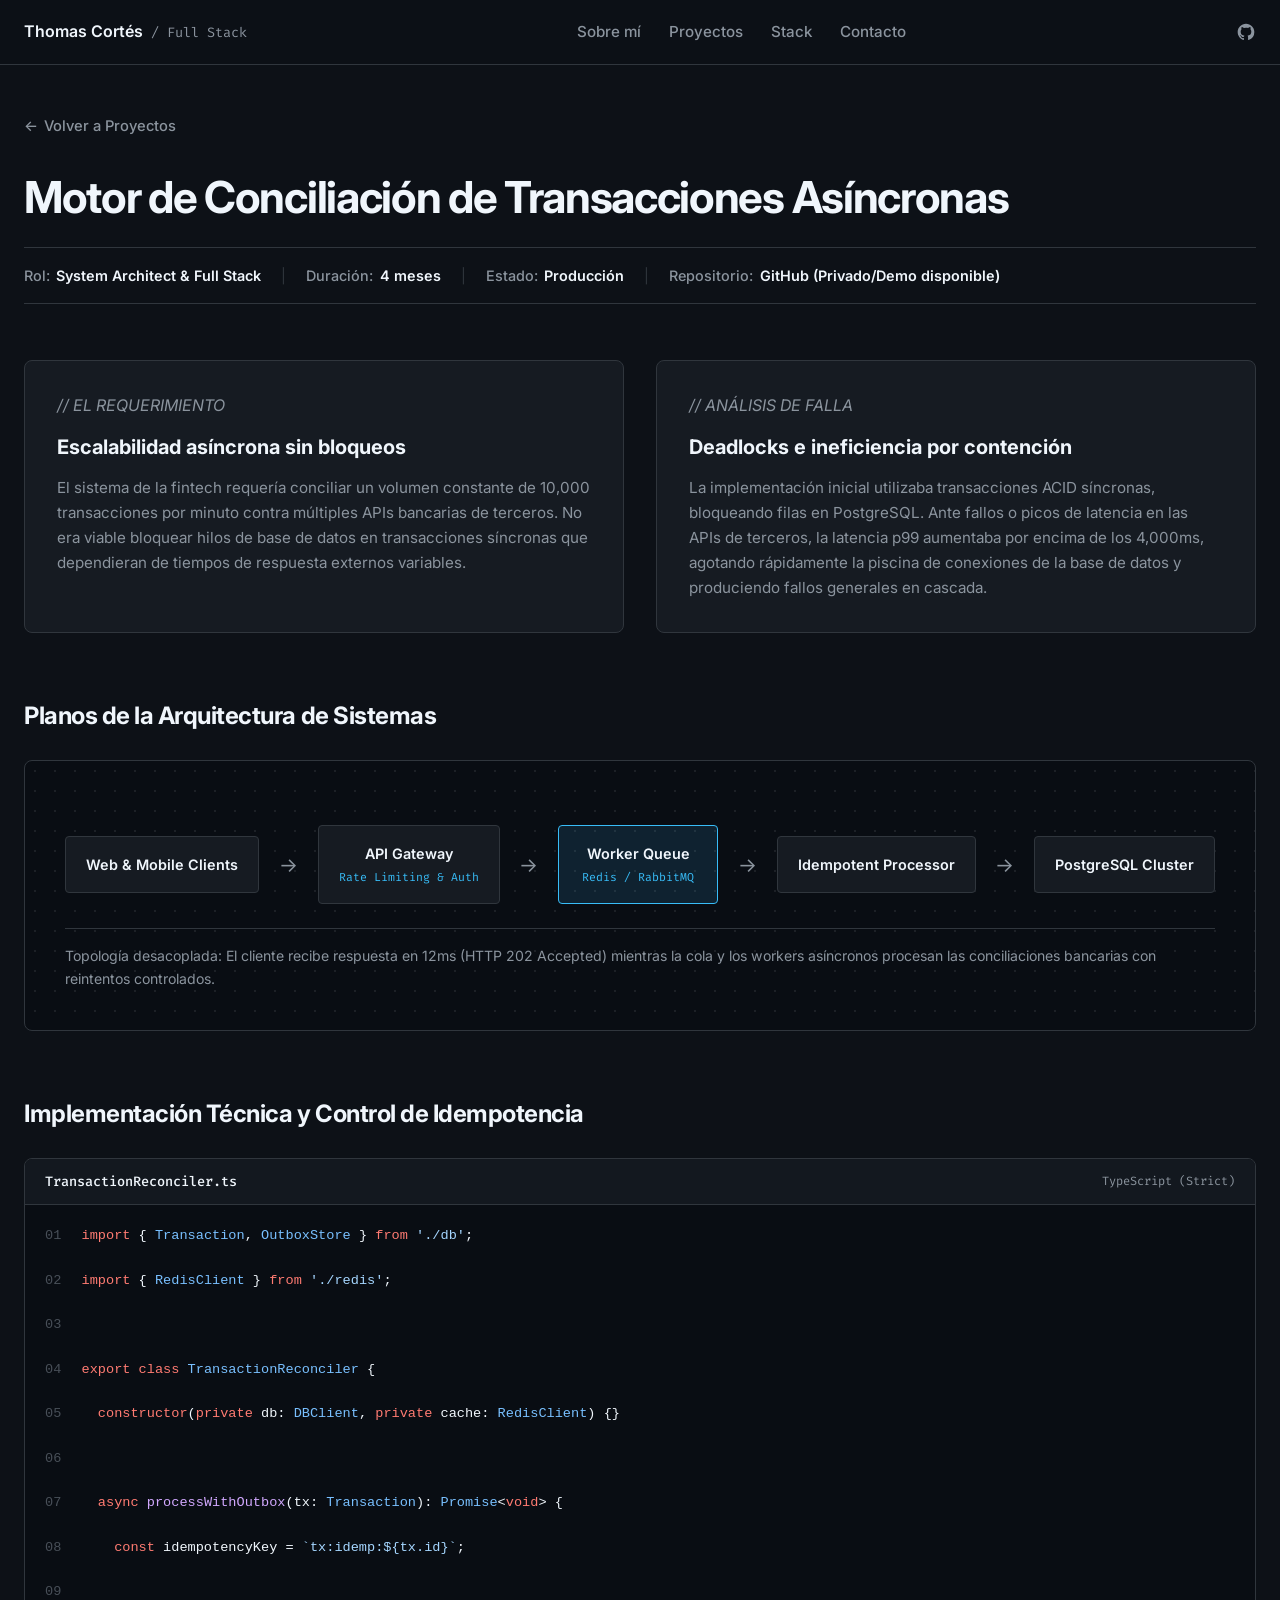
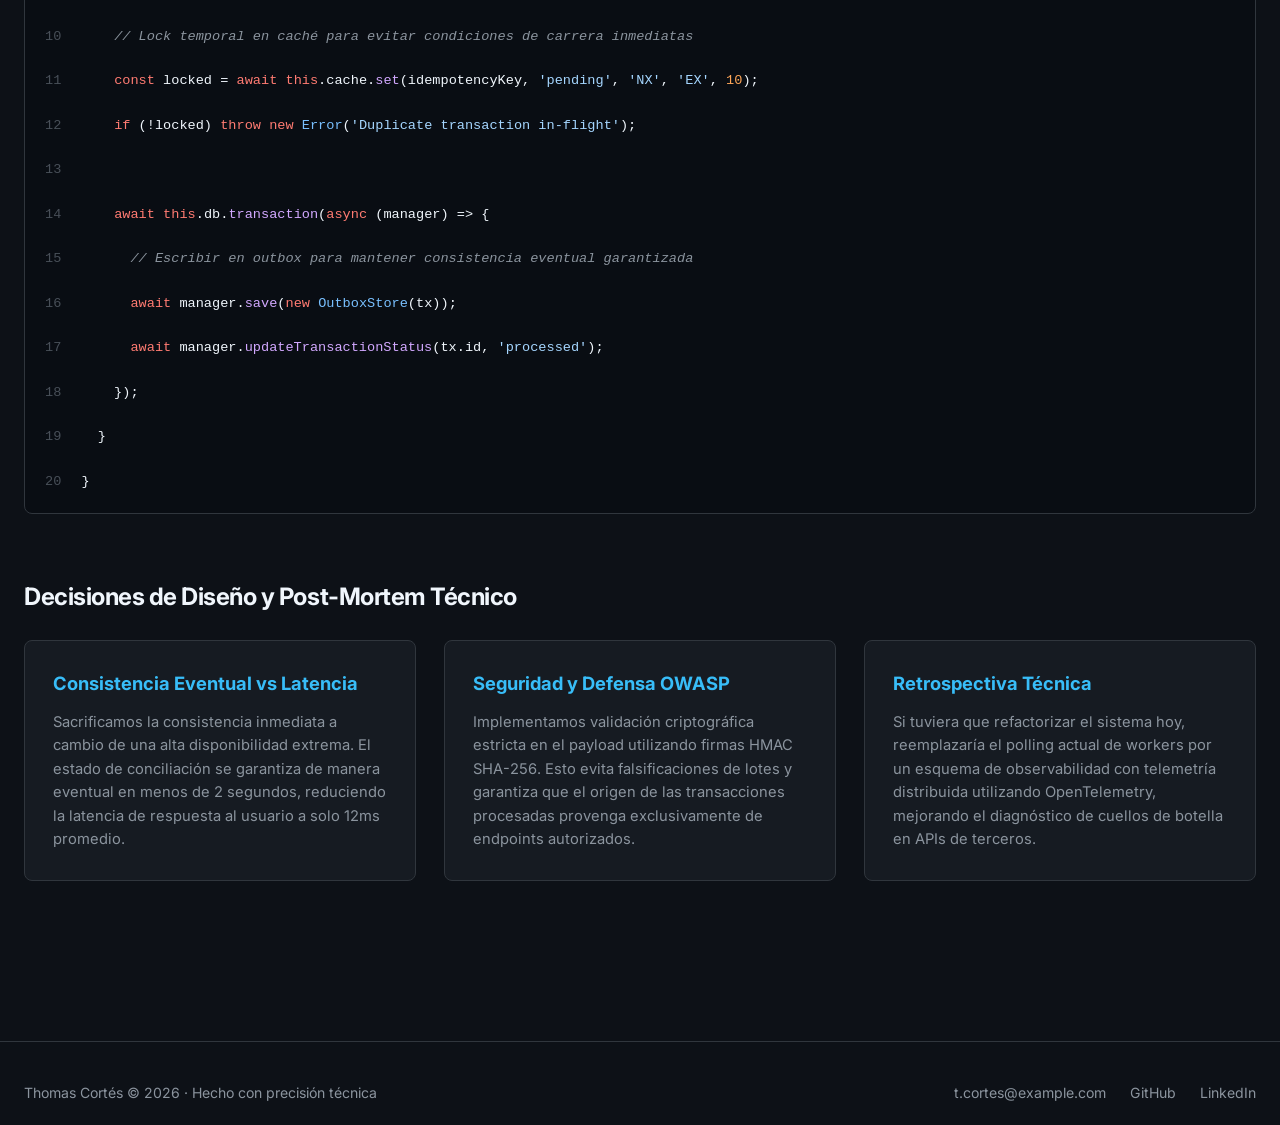
==== case-study.html @ 79557051 "feat: initial commit - technical portfolio and case study architecture" ====
<!DOCTYPE html>
<html lang="es">
<head>
  <meta charset="UTF-8">
  <meta name="viewport" content="width=device-width, initial-scale=1.0">
  <meta name="description" content="Caso de Estudio Técnico: Motor de Conciliación de Transacciones Asíncronas por Thomas Cortés.">
  <meta name="theme-color" content="#0D1117">
  <title>Caso de Estudio: Motor de Conciliación | Thomas Cortés</title>
  <link rel="stylesheet" href="styles.css">
  <link rel="preconnect" href="https://fonts.googleapis.com">
  <link rel="preconnect" href="https://fonts.gstatic.com" crossorigin>
  <link href="https://fonts.googleapis.com/css2?family=Fira+Code:wght@400;500;600&family=Inter:wght@400;500;600;700&display=swap" rel="stylesheet">
</head>
<body>
  <a href="#main-content" class="skip-link">Saltar al contenido principal</a>

  <header class="site-header" role="banner">
    <div class="container header-inner">
      <a href="index.html" class="brand-logo" aria-label="Inicio">
        <span class="brand-name">Thomas Cortés</span>
        <span class="brand-tag">/ Full Stack</span>
      </a>

      <nav class="nav-menu" role="navigation" aria-label="Navegación principal">
        <ul class="nav-links">
          <li><a href="index.html#sobre-mi" class="nav-item">Sobre mí</a></li>
          <li><a href="index.html#proyectos" class="nav-item">Proyectos</a></li>
          <li><a href="index.html#stack" class="nav-item">Stack</a></li>
          <li><a href="index.html#contacto" class="nav-item">Contacto</a></li>
        </ul>
      </nav>

      <div class="header-actions">
        <a href="https://github.com" target="_blank" rel="noopener noreferrer" class="icon-link" aria-label="Perfil de GitHub">
          <svg width="20" height="20" viewBox="0 0 24 24" fill="currentColor" aria-hidden="true">
            <path fill-rule="evenodd" clip-rule="evenodd" d="M12 2C6.477 2 2 6.484 2 12.017c0 4.425 2.865 8.18 6.839 9.504.5.092.682-.217.682-.483 0-.237-.008-.868-.013-1.703-2.782.605-3.369-1.343-3.369-1.343-.454-1.158-1.11-1.466-1.11-1.466-.908-.62.069-.608.069-.608 1.003.07 1.53 1.032 1.53 1.032.892 1.53 2.341 1.088 2.91.832.092-.647.35-1.088.636-1.338-2.22-.253-4.555-1.113-4.555-4.951 0-1.093.39-1.988 1.029-2.688-.103-.253-.446-1.272.098-2.65 0 0 .84-.27 2.75 1.026A9.564 9.564 0 0112 6.844c.85.004 1.705.115 2.504.337 1.909-1.296 2.747-1.027 2.747-1.027.546 1.379.202 2.398.1 2.651.64.7 1.028 1.595 1.028 2.688 0 3.848-2.339 4.695-4.566 4.943.359.309.678.92.678 1.855 0 1.338-.012 2.419-.012 2.747 0 .268.18.58.688.482A10.019 10.019 0 0022 12.017C22 6.484 17.522 2 12 2z"/>
          </svg>
        </a>
      </div>
    </div>
  </header>

  <main id="main-content" class="case-study-main" role="main">
    <div class="container">

      <!-- Botón de regreso -->
      <nav class="back-nav" aria-label="Navegación de retorno">
        <a href="index.html#proyectos" class="back-link">
          <span aria-hidden="true">&larr;</span> Volver a Proyectos
        </a>
      </nav>

      <header class="case-study-header">
        <h1 class="case-study-title">Motor de Conciliación de Transacciones Asíncronas</h1>
        
        <!-- Metadata Strip -->
        <div class="metadata-strip" aria-label="Ficha técnica del proyecto">
          <div class="meta-item">
            <span class="meta-k">Rol:</span>
            <span class="meta-v">System Architect &amp; Full Stack</span>
          </div>
          <div class="meta-separator" aria-hidden="true">&vert;</div>
          <div class="meta-item">
            <span class="meta-k">Duración:</span>
            <span class="meta-v">4 meses</span>
          </div>
          <div class="meta-separator" aria-hidden="true">&vert;</div>
          <div class="meta-item">
            <span class="meta-k">Estado:</span>
            <span class="meta-v text-green">Producción</span>
          </div>
          <div class="meta-separator" aria-hidden="true">&vert;</div>
          <div class="meta-item">
            <span class="meta-k">Repositorio:</span>
            <span class="meta-v">GitHub (Privado/Demo disponible)</span>
          </div>
        </div>
      </header>

      <!-- Contexto & Análisis de Falla (2 Columnas) -->
      <section class="section-case-study" aria-labelledby="context-heading">
        <h2 id="context-heading" class="visually-hidden">Contexto y Análisis de Falla</h2>
        <div class="case-two-cols">
          
          <div class="col-case">
            <span class="code-comment">// EL REQUERIMIENTO</span>
            <h3 class="col-case-title">Escalabilidad asíncrona sin bloqueos</h3>
            <p class="col-case-text">
              El sistema de la fintech requería conciliar un volumen constante de 10,000 transacciones por 
              minuto contra múltiples APIs bancarias de terceros. No era viable bloquear hilos de base de 
              datos en transacciones síncronas que dependieran de tiempos de respuesta externos variables.
            </p>
          </div>

          <div class="col-case">
            <span class="code-comment">// ANÁLISIS DE FALLA</span>
            <h3 class="col-case-title">Deadlocks e ineficiencia por contención</h3>
            <p class="col-case-text">
              La implementación inicial utilizaba transacciones ACID síncronas, bloqueando filas en PostgreSQL. 
              Ante fallos o picos de latencia en las APIs de terceros, la latencia p99 aumentaba por encima 
              de los 4,000ms, agotando rápidamente la piscina de conexiones de la base de datos y produciendo 
              fallos generales en cascada.
            </p>
          </div>

        </div>
      </section>

      <!-- Planos de Arquitectura (Blueprint) -->
      <section class="section-case-study" aria-labelledby="blueprint-heading">
        <h2 id="blueprint-heading" class="section-heading-case">Planos de la Arquitectura de Sistemas</h2>
        
        <div class="blueprint-container" role="figure" aria-label="Diagrama de topología de arquitectura de microservicios">
          <div class="blueprint-grid-overlay" aria-hidden="true"></div>
          
          <div class="blueprint-flow">
            
            <div class="bp-node">
              <span class="bp-node-title">Web &amp; Mobile Clients</span>
            </div>

            <div class="bp-arrow" aria-hidden="true">&rarr;</div>

            <div class="bp-node">
              <span class="bp-node-title">API Gateway</span>
              <span class="bp-node-sub">Rate Limiting &amp; Auth</span>
            </div>

            <div class="bp-arrow" aria-hidden="true">&rarr;</div>

            <div class="bp-node bp-highlight">
              <span class="bp-node-title">Worker Queue</span>
              <span class="bp-node-sub">Redis / RabbitMQ</span>
            </div>

            <div class="bp-arrow" aria-hidden="true">&rarr;</div>

            <div class="bp-node">
              <span class="bp-node-title">Idempotent Processor</span>
            </div>

            <div class="bp-arrow" aria-hidden="true">&rarr;</div>

            <div class="bp-node">
              <span class="bp-node-title">PostgreSQL Cluster</span>
            </div>

          </div>

          <p class="blueprint-caption">
            Topología desacoplada: El cliente recibe respuesta en 12ms (HTTP 202 Accepted) mientras la cola 
            y los workers asíncronos procesan las conciliaciones bancarias con reintentos controlados.
          </p>
        </div>
      </section>

      <!-- Bloque de Código de 20 Líneas (Implementación Real) -->
      <section class="section-case-study" aria-labelledby="code-heading">
        <h2 id="code-heading" class="section-heading-case">Implementación Técnica y Control de Idempotencia</h2>
        
        <div class="code-block-full" role="region" aria-label="Código fuente de conciliador de transacciones">
          <div class="code-header">
            <span class="code-file-name">TransactionReconciler.ts</span>
            <span class="code-lang-tag">TypeScript (Strict)</span>
          </div>
          <pre><code><span class="code-line"><span class="line-num">01</span> <span class="kw">import</span> { <span class="tp">Transaction</span>, <span class="tp">OutboxStore</span> } <span class="kw">from</span> <span class="str">'./db'</span>;</span>
<span class="code-line"><span class="line-num">02</span> <span class="kw">import</span> { <span class="tp">RedisClient</span> } <span class="kw">from</span> <span class="str">'./redis'</span>;</span>
<span class="code-line"><span class="line-num">03</span> </span>
<span class="code-line"><span class="line-num">04</span> <span class="kw">export class</span> <span class="tp">TransactionReconciler</span> {</span>
<span class="code-line"><span class="line-num">05</span>   <span class="kw">constructor</span>(<span class="kw">private</span> db: <span class="tp">DBClient</span>, <span class="kw">private</span> cache: <span class="tp">RedisClient</span>) {}</span>
<span class="code-line"><span class="line-num">06</span> </span>
<span class="code-line"><span class="line-num">07</span>   <span class="kw">async</span> <span class="fn">processWithOutbox</span>(tx: <span class="tp">Transaction</span>): <span class="tp">Promise</span>&lt;<span class="kw">void</span>&gt; {</span>
<span class="code-line"><span class="line-num">08</span>     <span class="kw">const</span> idempotencyKey = <span class="str">`tx:idemp:${tx.id}`</span>;</span>
<span class="code-line"><span class="line-num">09</span>     </span>
<span class="code-line"><span class="line-num">10</span>     <span class="code-comment">// Lock temporal en caché para evitar condiciones de carrera inmediatas</span></span>
<span class="code-line"><span class="line-num">11</span>     <span class="kw">const</span> locked = <span class="kw">await</span> <span class="kw">this</span>.cache.<span class="fn">set</span>(idempotencyKey, <span class="str">'pending'</span>, <span class="str">'NX'</span>, <span class="str">'EX'</span>, <span class="num">10</span>);</span>
<span class="code-line"><span class="line-num">12</span>     <span class="kw">if</span> (!locked) <span class="kw">throw new</span> <span class="tp">Error</span>(<span class="str">'Duplicate transaction in-flight'</span>);</span>
<span class="code-line"><span class="line-num">13</span> </span>
<span class="code-line"><span class="line-num">14</span>     <span class="kw">await</span> <span class="kw">this</span>.db.<span class="fn">transaction</span>(<span class="kw">async</span> (manager) =&gt; {</span>
<span class="code-line"><span class="line-num">15</span>       <span class="code-comment">// Escribir en outbox para mantener consistencia eventual garantizada</span></span>
<span class="code-line"><span class="line-num">16</span>       <span class="kw">await</span> manager.<span class="fn">save</span>(<span class="kw">new</span> <span class="tp">OutboxStore</span>(tx));</span>
<span class="code-line"><span class="line-num">17</span>       <span class="kw">await</span> manager.<span class="fn">updateTransactionStatus</span>(tx.id, <span class="str">'processed'</span>);</span>
<span class="code-line"><span class="line-num">18</span>     });</span>
<span class="code-line"><span class="line-num">19</span>   }</span>
<span class="code-line"><span class="line-num">20</span> }</span></code></pre>
        </div>
      </section>

      <!-- Decisiones de Diseño & Post-Mortem (3 Tarjetas) -->
      <section class="section-case-study" aria-labelledby="postmortem-heading">
        <h2 id="postmortem-heading" class="section-heading-case">Decisiones de Diseño y Post-Mortem Técnico</h2>
        
        <div class="postmortem-grid">
          
          <article class="postmortem-card">
            <h3 class="postmortem-title">Consistencia Eventual vs Latencia</h3>
            <p class="postmortem-text">
              Sacrificamos la consistencia inmediata a cambio de una alta disponibilidad extrema. El estado de 
              conciliación se garantiza de manera eventual en menos de 2 segundos, reduciendo la latencia de 
              respuesta al usuario a solo 12ms promedio.
            </p>
          </article>

          <article class="postmortem-card">
            <h3 class="postmortem-title">Seguridad y Defensa OWASP</h3>
            <p class="postmortem-text">
              Implementamos validación criptográfica estricta en el payload utilizando firmas HMAC SHA-256. 
              Esto evita falsificaciones de lotes y garantiza que el origen de las transacciones procesadas 
              provenga exclusivamente de endpoints autorizados.
            </p>
          </article>

          <article class="postmortem-card">
            <h3 class="postmortem-title">Retrospectiva Técnica</h3>
            <p class="postmortem-text">
              Si tuviera que refactorizar el sistema hoy, reemplazaría el polling actual de workers por un 
              esquema de observabilidad con telemetría distribuida utilizando OpenTelemetry, mejorando el 
              diagnóstico de cuellos de botella en APIs de terceros.
            </p>
          </article>

        </div>
      </section>

    </div>
  </main>

  <footer class="site-footer" role="contentinfo">
    <div class="container footer-inner">
      <p class="footer-copy">Thomas Cortés &copy; 2026 &middot; Hecho con precisión técnica</p>
      <div class="footer-links">
        <a href="mailto:t.cortes@example.com" class="footer-link">t.cortes@example.com</a>
        <a href="https://github.com" target="_blank" rel="noopener noreferrer" class="footer-link">GitHub</a>
        <a href="https://linkedin.com" target="_blank" rel="noopener noreferrer" class="footer-link">LinkedIn</a>
      </div>
    </div>
  </footer>

  <script src="app.js"></script>
</body>
</html>
---- styles.css ----
/* ==========================================================================
   Design Tokens & CSS Variables (ISO/IEC 25010 & WCAG 2.1 AA Compliant)
   ========================================================================== */
:root {
  --bg-canvas: #0D1117;
  --bg-surface: #161B22;
  --bg-surface-hover: #1F242C;
  --bg-terminal: #090D13;
  --border-subtle: #30363D;
  --border-active: #38BDF8;
  
  --text-primary: #F0F6FC;
  --text-muted: #8B949E;
  
  --accent-solid: #38BDF8;
  --accent-hover: #0ea5e9;
  --accent-subtle: rgba(56, 189, 248, 0.12);
  --accent-green: #22C55E;
  --accent-green-subtle: rgba(34, 197, 94, 0.15);
  
  --font-sans: 'Inter', system-ui, -apple-system, BlinkMacSystemFont, 'Segoe UI', Roboto, sans-serif;
  --font-mono: 'Fira Code', ui-monospace, SFMono-Regular, Menlo, Monaco, Consolas, monospace;
  
  --radius-sm: 4px;
  --radius-md: 8px;
  --radius-pill: 9999px;
  
  --transition-fast: 0.15s ease;
  --transition-base: 0.2s ease;
}

/* ==========================================================================
   Reset & Accessibility Foundations
   ========================================================================== */
*, *::before, *::after {
  box-sizing: border-box;
  margin: 0;
  padding: 0;
}

html {
  scroll-behavior: smooth;
  font-size: 16px;
  background-color: var(--bg-canvas);
  color: var(--text-primary);
}

body {
  font-family: var(--font-sans);
  line-height: 1.6;
  background-color: var(--bg-canvas);
  color: var(--text-primary);
  -webkit-font-smoothing: antialiased;
  -moz-osx-font-smoothing: grayscale;
}

@media (prefers-reduced-motion: reduce) {
  html {
    scroll-behavior: auto;
  }
  *, *::before, *::after {
    animation-duration: 0.01ms !important;
    animation-iteration-count: 1 !important;
    transition-duration: 0.01ms !important;
  }
}

:focus-visible {
  outline: 2px solid var(--accent-solid);
  outline-offset: 3px;
}

.skip-link {
  position: absolute;
  top: -120px;
  left: 1.5rem;
  background: var(--accent-solid);
  color: #0D1117;
  padding: 0.6rem 1.2rem;
  font-weight: 600;
  border-radius: var(--radius-sm);
  z-index: 9999;
  transition: top var(--transition-fast);
}

.skip-link:focus {
  top: 1.5rem;
}

.visually-hidden {
  position: absolute;
  width: 1px;
  height: 1px;
  padding: 0;
  margin: -1px;
  overflow: hidden;
  clip: rect(0, 0, 0, 0);
  border: 0;
}

/* ==========================================================================
   Layout Containers
   ========================================================================== */
.container {
  max-width: 1280px;
  margin: 0 auto;
  padding: 0 1.5rem;
}

.section {
  padding: 5.5rem 0;
  border-bottom: 1px solid var(--border-subtle);
}

.section-heading {
  font-size: 1.75rem;
  font-weight: 700;
  letter-spacing: -0.02em;
  color: var(--text-primary);
}

/* ==========================================================================
   Header / Navbar
   ========================================================================== */
.site-header {
  position: sticky;
  top: 0;
  background-color: rgba(13, 17, 23, 0.88);
  backdrop-filter: blur(12px);
  -webkit-backdrop-filter: blur(12px);
  border-bottom: 1px solid var(--border-subtle);
  z-index: 100;
}

.header-inner {
  display: flex;
  justify-content: space-between;
  align-items: center;
  height: 4rem;
}

.brand-logo {
  text-decoration: none;
  display: flex;
  align-items: baseline;
  gap: 0.5rem;
}

.brand-name {
  font-size: 1rem;
  font-weight: 600;
  color: var(--text-primary);
}

.brand-tag {
  font-size: 0.85rem;
  font-family: var(--font-mono);
  color: var(--text-muted);
}

.nav-links {
  display: flex;
  list-style: none;
  gap: 1.75rem;
}

.nav-item {
  color: var(--text-muted);
  text-decoration: none;
  font-size: 0.95rem;
  font-weight: 500;
  transition: color var(--transition-fast);
}

.nav-item:hover {
  color: var(--text-primary);
}

.icon-link {
  color: var(--text-muted);
  display: flex;
  align-items: center;
  transition: color var(--transition-fast);
}

.icon-link:hover {
  color: var(--accent-solid);
}

/* ==========================================================================
   Hero Section
   ========================================================================== */
.hero-section {
  padding: 6.5rem 0 4.5rem;
  border-bottom: 1px solid var(--border-subtle);
}

.hero-inner {
  display: flex;
  flex-direction: column;
  gap: 1.5rem;
  max-width: 900px;
}

.status-badge {
  display: inline-flex;
  align-items: center;
  gap: 0.5rem;
  padding: 0.35rem 0.85rem;
  background-color: var(--bg-surface);
  border: 1px solid var(--border-subtle);
  border-radius: var(--radius-pill);
  width: fit-content;
}

.status-dot {
  width: 8px;
  height: 8px;
  background-color: var(--accent-green);
  border-radius: 50%;
  box-shadow: 0 0 8px rgba(34, 197, 94, 0.6);
}

.status-text {
  font-size: 0.85rem;
  font-family: var(--font-mono);
  color: var(--text-muted);
}

.hero-heading {
  font-size: clamp(2rem, 4vw, 2.75rem);
  font-weight: 700;
  line-height: 1.2;
  letter-spacing: -0.03em;
  color: var(--text-primary);
}

.hero-description {
  font-size: 1.15rem;
  line-height: 1.65;
  color: var(--text-muted);
  max-width: 760px;
}

.active-stack-row {
  display: flex;
  flex-wrap: wrap;
  gap: 0.5rem;
}

.stack-chip {
  font-size: 0.82rem;
  font-family: var(--font-mono);
  background-color: var(--accent-subtle);
  color: var(--accent-solid);
  padding: 0.25rem 0.65rem;
  border-radius: var(--radius-sm);
  border: 1px solid rgba(56, 189, 248, 0.25);
}

.hero-cta-group {
  display: flex;
  gap: 1rem;
  margin-top: 0.5rem;
}

/* ==========================================================================
   Buttons
   ========================================================================== */
.btn {
  display: inline-flex;
  align-items: center;
  justify-content: center;
  padding: 0.75rem 1.4rem;
  font-size: 0.95rem;
  font-weight: 600;
  text-decoration: none;
  border-radius: 6px;
  cursor: pointer;
  border: 1px solid transparent;
  transition: all var(--transition-fast);
}

.btn-primary {
  background-color: var(--accent-solid);
  color: #0D1117;
}

.btn-primary:hover {
  background-color: var(--accent-hover);
}

.btn-secondary {
  background-color: var(--bg-surface);
  border-color: var(--border-subtle);
  color: var(--text-primary);
}

.btn-secondary:hover {
  background-color: var(--bg-surface-hover);
  border-color: var(--text-muted);
}

/* ==========================================================================
   Tabs Component (WCAG AA)
   ========================================================================== */
.section-header-row {
  display: flex;
  justify-content: space-between;
  align-items: flex-end;
  flex-wrap: wrap;
  gap: 1.5rem;
  margin-bottom: 2.25rem;
}

.tab-list {
  display: flex;
  flex-wrap: wrap;
  gap: 0.5rem;
}

.tab-btn {
  background: transparent;
  border: 1px solid transparent;
  color: var(--text-muted);
  font-family: inherit;
  font-size: 0.9rem;
  font-weight: 500;
  padding: 0.45rem 0.9rem;
  border-radius: var(--radius-pill);
  cursor: pointer;
  transition: all var(--transition-fast);
  display: inline-flex;
  align-items: center;
  gap: 0.35rem;
}

.tab-btn:hover {
  color: var(--text-primary);
  background-color: var(--bg-surface);
}

.tab-btn.active {
  background-color: var(--accent-subtle);
  border-color: var(--border-active);
  color: var(--accent-solid);
}

.tab-count {
  font-family: var(--font-mono);
  font-size: 0.75rem;
  opacity: 0.8;
}

/* ==========================================================================
   Flagship Project Card
   ========================================================================== */
.project-flagship-card {
  display: grid;
  grid-template-columns: 1.15fr 1fr;
  gap: 2.25rem;
  background-color: var(--bg-surface);
  border: 1px solid var(--border-subtle);
  border-radius: var(--radius-md);
  padding: 2rem;
  margin-bottom: 2rem;
  transition: border-color var(--transition-base);
}

.project-flagship-card:hover {
  border-color: var(--border-active);
}

.terminal-mockup {
  background-color: var(--bg-terminal);
  border: 1px solid var(--border-subtle);
  border-radius: 6px;
  overflow: hidden;
  height: 100%;
  display: flex;
  flex-direction: column;
}

.terminal-header {
  display: flex;
  align-items: center;
  gap: 1rem;
  padding: 0.65rem 1rem;
  background-color: rgba(22, 27, 34, 0.7);
  border-bottom: 1px solid var(--border-subtle);
}

.window-controls {
  display: flex;
  gap: 6px;
}

.dot {
  width: 10px;
  height: 10px;
  border-radius: 50%;
}

.dot.red { background-color: #EF4444; }
.dot.yellow { background-color: #F59E0B; }
.dot.green { background-color: #10B981; }

.terminal-title {
  font-family: var(--font-mono);
  font-size: 0.75rem;
  color: var(--text-muted);
}

.terminal-body {
  padding: 1.75rem;
  display: flex;
  flex-direction: column;
  gap: 1.5rem;
  flex-grow: 1;
  justify-content: center;
}

.metric-grid {
  display: grid;
  grid-template-columns: repeat(3, 1fr);
  gap: 1rem;
}

.metric-item {
  display: flex;
  flex-direction: column;
  gap: 0.3rem;
}

.metric-label {
  font-family: var(--font-mono);
  font-size: 0.7rem;
  color: var(--text-muted);
  letter-spacing: 0.05em;
}

.metric-val {
  font-size: 1.25rem;
  font-weight: 700;
  font-family: var(--font-mono);
}

.text-accent { color: var(--accent-solid); }
.text-green { color: var(--accent-green); }

.metric-bar-container {
  display: flex;
  flex-direction: column;
  gap: 0.5rem;
}

.metric-sublabel {
  font-family: var(--font-mono);
  font-size: 0.7rem;
  color: var(--text-muted);
}

.metric-progress-bg {
  width: 100%;
  height: 8px;
  background-color: rgba(255, 255, 255, 0.06);
  border-radius: 4px;
  overflow: hidden;
}

.metric-progress-fill {
  width: 68%;
  height: 100%;
  background: linear-gradient(90deg, var(--accent-solid), var(--accent-green));
}

.flagship-right {
  display: flex;
  flex-direction: column;
  gap: 1rem;
}

.badge-version {
  font-family: var(--font-mono);
  font-size: 0.8rem;
  color: var(--accent-solid);
}

.flagship-title {
  font-size: 1.45rem;
  font-weight: 700;
  line-height: 1.3;
}

.flagship-desc {
  color: var(--text-muted);
  font-size: 0.95rem;
  line-height: 1.6;
}

.code-preview {
  background-color: var(--bg-terminal);
  border: 1px solid var(--border-subtle);
  border-radius: 6px;
  padding: 0.85rem;
  overflow-x: auto;
  font-family: var(--font-mono);
  font-size: 0.82rem;
  line-height: 1.5;
}

.code-line {
  display: block;
}

.line-num {
  color: #484F58;
  margin-right: 0.75rem;
  user-select: none;
}

/* Syntax Highlighting */
.kw { color: #FF7B72; font-weight: 500; }
.fn { color: #D2A8FF; }
.tp { color: #79C0FF; }
.str { color: #A5D6FF; }
.num { color: #FFA657; }
.val { color: #7EE787; }
.code-comment { color: #8B949E; font-style: italic; }

.flagship-action {
  margin-top: 0.5rem;
}

.link-deep-dive {
  display: inline-flex;
  align-items: center;
  gap: 0.4rem;
  color: var(--accent-solid);
  font-weight: 600;
  text-decoration: none;
  font-size: 0.95rem;
  transition: gap var(--transition-fast);
}

.link-deep-dive:hover {
  gap: 0.7rem;
}

/* ==========================================================================
   Secondary Projects Grid
   ========================================================================== */
.secondary-grid {
  display: grid;
  grid-template-columns: repeat(2, 1fr);
  gap: 1.5rem;
}

.secondary-card {
  background-color: var(--bg-surface);
  border: 1px solid var(--border-subtle);
  border-radius: var(--radius-md);
  padding: 1.75rem;
  display: flex;
  flex-direction: column;
  gap: 0.85rem;
  transition: border-color var(--transition-base), transform var(--transition-fast);
}

.secondary-card:hover {
  border-color: var(--border-active);
  transform: translateY(-2px);
}

.card-meta {
  display: flex;
  justify-content: space-between;
  align-items: center;
}

.card-type-tag {
  font-family: var(--font-mono);
  font-size: 0.75rem;
  color: var(--text-muted);
  letter-spacing: 0.05em;
}

.badge-coverage {
  font-family: var(--font-mono);
  font-size: 0.75rem;
  color: var(--accent-green);
  background-color: var(--accent-green-subtle);
  padding: 0.15rem 0.5rem;
  border-radius: var(--radius-pill);
}

.card-title {
  font-size: 1.15rem;
  font-weight: 700;
}

.card-desc {
  color: var(--text-muted);
  font-size: 0.92rem;
  line-height: 1.6;
  flex-grow: 1;
}

.card-tags {
  display: flex;
  flex-wrap: wrap;
  gap: 0.4rem;
}

.tag {
  font-family: var(--font-mono);
  font-size: 0.78rem;
  background-color: rgba(255, 255, 255, 0.05);
  color: var(--text-muted);
  padding: 0.2rem 0.5rem;
  border-radius: var(--radius-sm);
}

.card-footer {
  margin-top: 0.5rem;
}

.link-repo {
  color: var(--text-primary);
  text-decoration: none;
  font-size: 0.9rem;
  font-weight: 600;
  display: inline-flex;
  align-items: center;
  gap: 0.35rem;
  transition: color var(--transition-fast);
}

.link-repo:hover {
  color: var(--accent-solid);
}

/* ==========================================================================
   Philosophy / Stack Matrix
   ========================================================================== */
.philosophy-grid {
  display: grid;
  grid-template-columns: repeat(3, 1fr);
  gap: 1.75rem;
  margin-top: 2rem;
}

.philosophy-col {
  background-color: var(--bg-surface);
  border: 1px solid var(--border-subtle);
  border-radius: var(--radius-md);
  padding: 1.75rem;
}

.col-title {
  font-size: 1.15rem;
  font-weight: 700;
  margin-bottom: 1.25rem;
  color: var(--accent-solid);
}

.clean-list {
  list-style: none;
  display: flex;
  flex-direction: column;
  gap: 0.85rem;
}

.clean-list li {
  position: relative;
  padding-left: 1.25rem;
  color: var(--text-muted);
  font-size: 0.92rem;
  line-height: 1.5;
}

.clean-list li::before {
  content: '→';
  position: absolute;
  left: 0;
  color: var(--accent-solid);
  font-size: 0.85rem;
}

/* ==========================================================================
   Contact Section
   ========================================================================== */
.contact-box {
  max-width: 780px;
}

.contact-text {
  color: var(--text-muted);
  font-size: 1.05rem;
  margin: 1rem 0 2rem;
}

.contact-action-row {
  display: flex;
  flex-wrap: wrap;
  gap: 1rem;
  align-items: center;
}

.copy-feedback {
  margin-top: 1rem;
  font-family: var(--font-mono);
  font-size: 0.88rem;
  color: var(--accent-green);
  min-height: 1.2rem;
}

/* ==========================================================================
   Footer
   ========================================================================== */
.site-footer {
  padding: 2.5rem 0;
  background-color: var(--bg-canvas);
  border-top: 1px solid var(--border-subtle);
}

.footer-inner {
  display: flex;
  justify-content: space-between;
  align-items: center;
  flex-wrap: wrap;
  gap: 1rem;
}

.footer-copy {
  color: var(--text-muted);
  font-size: 0.88rem;
}

.footer-links {
  display: flex;
  gap: 1.5rem;
}

.footer-link {
  color: var(--text-muted);
  text-decoration: none;
  font-size: 0.88rem;
  transition: color var(--transition-fast);
}

.footer-link:hover {
  color: var(--accent-solid);
}

/* ==========================================================================
   Case Study View Styles
   ========================================================================== */
.case-study-main {
  padding: 3rem 0 6rem;
}

.back-nav {
  margin-bottom: 2rem;
}

.back-link {
  color: var(--text-muted);
  text-decoration: none;
  font-size: 0.92rem;
  font-weight: 500;
  display: inline-flex;
  align-items: center;
  gap: 0.4rem;
  transition: color var(--transition-fast);
}

.back-link:hover {
  color: var(--accent-solid);
}

.case-study-header {
  margin-bottom: 3.5rem;
}

.case-study-title {
  font-size: clamp(2rem, 3.5vw, 2.75rem);
  font-weight: 700;
  line-height: 1.2;
  margin-bottom: 1.5rem;
  letter-spacing: -0.03em;
}

.metadata-strip {
  display: flex;
  flex-wrap: wrap;
  align-items: center;
  gap: 1.25rem;
  padding: 1rem 0;
  border-top: 1px solid var(--border-subtle);
  border-bottom: 1px solid var(--border-subtle);
  font-size: 0.9rem;
}

.meta-item {
  display: inline-flex;
  gap: 0.4rem;
}

.meta-k {
  color: var(--text-muted);
  font-weight: 500;
}

.meta-v {
  color: var(--text-primary);
  font-weight: 600;
}

.meta-separator {
  color: var(--border-subtle);
}

.section-case-study {
  margin-bottom: 4rem;
}

.section-heading-case {
  font-size: 1.5rem;
  font-weight: 700;
  margin-bottom: 1.5rem;
  letter-spacing: -0.02em;
}

.case-two-cols {
  display: grid;
  grid-template-columns: repeat(2, 1fr);
  gap: 2rem;
}

.col-case {
  background-color: var(--bg-surface);
  border: 1px solid var(--border-subtle);
  border-radius: var(--radius-md);
  padding: 2rem;
  display: flex;
  flex-direction: column;
  gap: 0.75rem;
}

.col-case-title {
  font-size: 1.25rem;
  font-weight: 700;
}

.col-case-text {
  color: var(--text-muted);
  font-size: 0.95rem;
  line-height: 1.65;
}

/* Blueprint Flow Diagram */
.blueprint-container {
  background-color: var(--bg-terminal);
  border: 1px solid var(--border-subtle);
  border-radius: var(--radius-md);
  padding: 2.5rem;
  position: relative;
  overflow: hidden;
}

.blueprint-grid-overlay {
  position: absolute;
  top: 0;
  left: 0;
  right: 0;
  bottom: 0;
  background-image: radial-gradient(rgba(255, 255, 255, 0.08) 1px, transparent 1px);
  background-size: 20px 20px;
  pointer-events: none;
}

.blueprint-flow {
  position: relative;
  display: flex;
  align-items: center;
  justify-content: space-between;
  flex-wrap: wrap;
  gap: 1rem;
  z-index: 1;
  margin: 1.5rem 0;
}

.bp-node {
  background-color: var(--bg-surface);
  border: 1px solid var(--border-subtle);
  border-radius: var(--radius-sm);
  padding: 1rem 1.25rem;
  display: flex;
  flex-direction: column;
  gap: 0.25rem;
  text-align: center;
  min-width: 160px;
}

.bp-highlight {
  border-color: var(--border-active);
  background-color: var(--accent-subtle);
}

.bp-node-title {
  font-size: 0.9rem;
  font-weight: 600;
  color: var(--text-primary);
}

.bp-node-sub {
  font-family: var(--font-mono);
  font-size: 0.72rem;
  color: var(--accent-solid);
}

.bp-arrow {
  color: var(--text-muted);
  font-size: 1.25rem;
  user-select: none;
}

.blueprint-caption {
  position: relative;
  z-index: 1;
  color: var(--text-muted);
  font-size: 0.88rem;
  margin-top: 1.5rem;
  border-top: 1px solid var(--border-subtle);
  padding-top: 1rem;
}

/* Full Code Block */
.code-block-full {
  background-color: var(--bg-terminal);
  border: 1px solid var(--border-subtle);
  border-radius: var(--radius-md);
  overflow: hidden;
}

.code-header {
  display: flex;
  justify-content: space-between;
  align-items: center;
  padding: 0.75rem 1.25rem;
  background-color: rgba(22, 27, 34, 0.8);
  border-bottom: 1px solid var(--border-subtle);
}

.code-file-name {
  font-family: var(--font-mono);
  font-size: 0.85rem;
  color: var(--text-primary);
  font-weight: 500;
}

.code-lang-tag {
  font-family: var(--font-mono);
  font-size: 0.75rem;
  color: var(--text-muted);
}

.code-block-full pre {
  padding: 1.25rem;
  overflow-x: auto;
  font-family: var(--font-mono);
  font-size: 0.85rem;
  line-height: 1.6;
}

/* Post-Mortem Grid */
.postmortem-grid {
  display: grid;
  grid-template-columns: repeat(3, 1fr);
  gap: 1.75rem;
}

.postmortem-card {
  background-color: var(--bg-surface);
  border: 1px solid var(--border-subtle);
  border-radius: var(--radius-md);
  padding: 1.75rem;
  display: flex;
  flex-direction: column;
  gap: 0.75rem;
}

.postmortem-title {
  font-size: 1.15rem;
  font-weight: 700;
  color: var(--accent-solid);
}

.postmortem-text {
  color: var(--text-muted);
  font-size: 0.92rem;
  line-height: 1.6;
}

/* ==========================================================================
   Responsive Breakpoints
   ========================================================================== */
@media (max-width: 1024px) {
  .project-flagship-card {
    grid-template-columns: 1fr;
  }
  .philosophy-grid,
  .postmortem-grid {
    grid-template-columns: 1fr;
  }
}

@media (max-width: 768px) {
  .nav-links {
    display: none;
  }
  .secondary-grid,
  .case-two-cols {
    grid-template-columns: 1fr;
  }
  .blueprint-flow {
    flex-direction: column;
    align-items: stretch;
  }
  .bp-arrow {
    transform: rotate(90deg);
    align-self: center;
  }
  .metadata-strip {
    flex-direction: column;
    align-items: flex-start;
    gap: 0.5rem;
  }
  .meta-separator {
    display: none;
  }
}
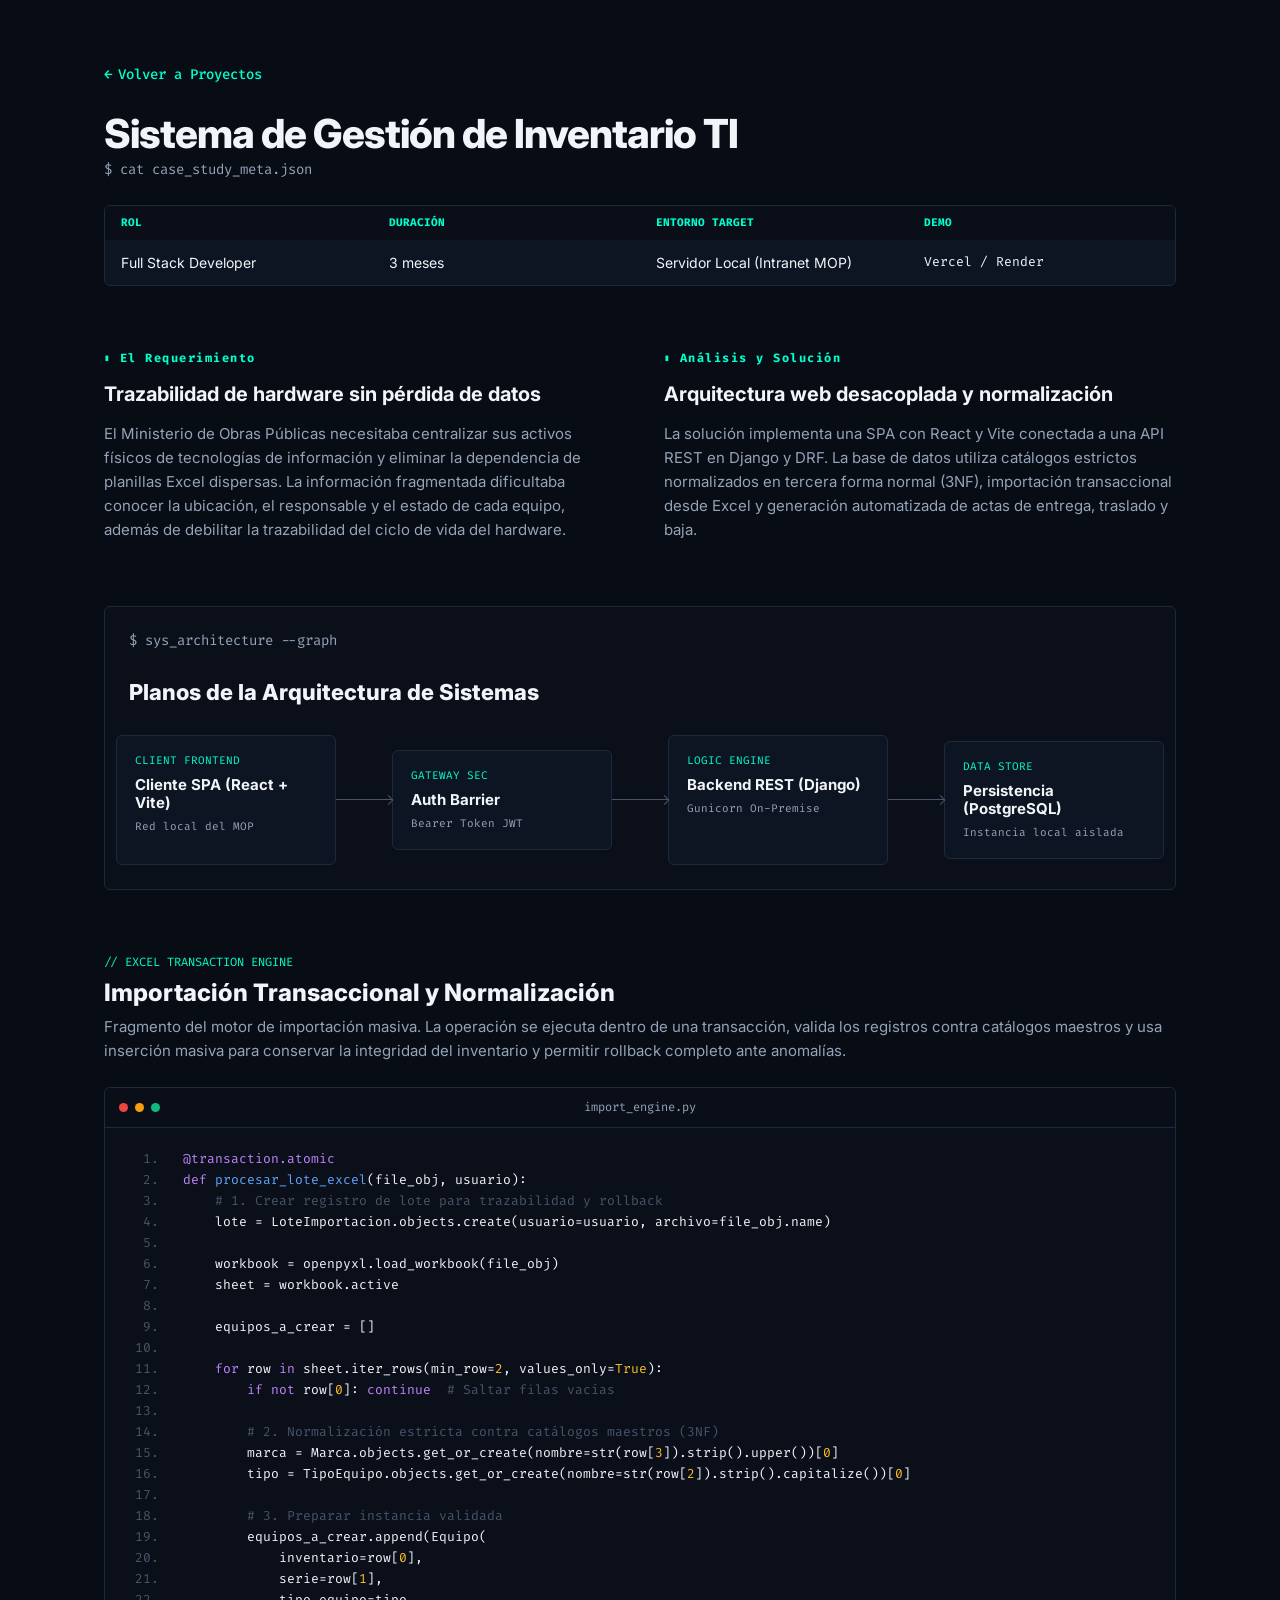
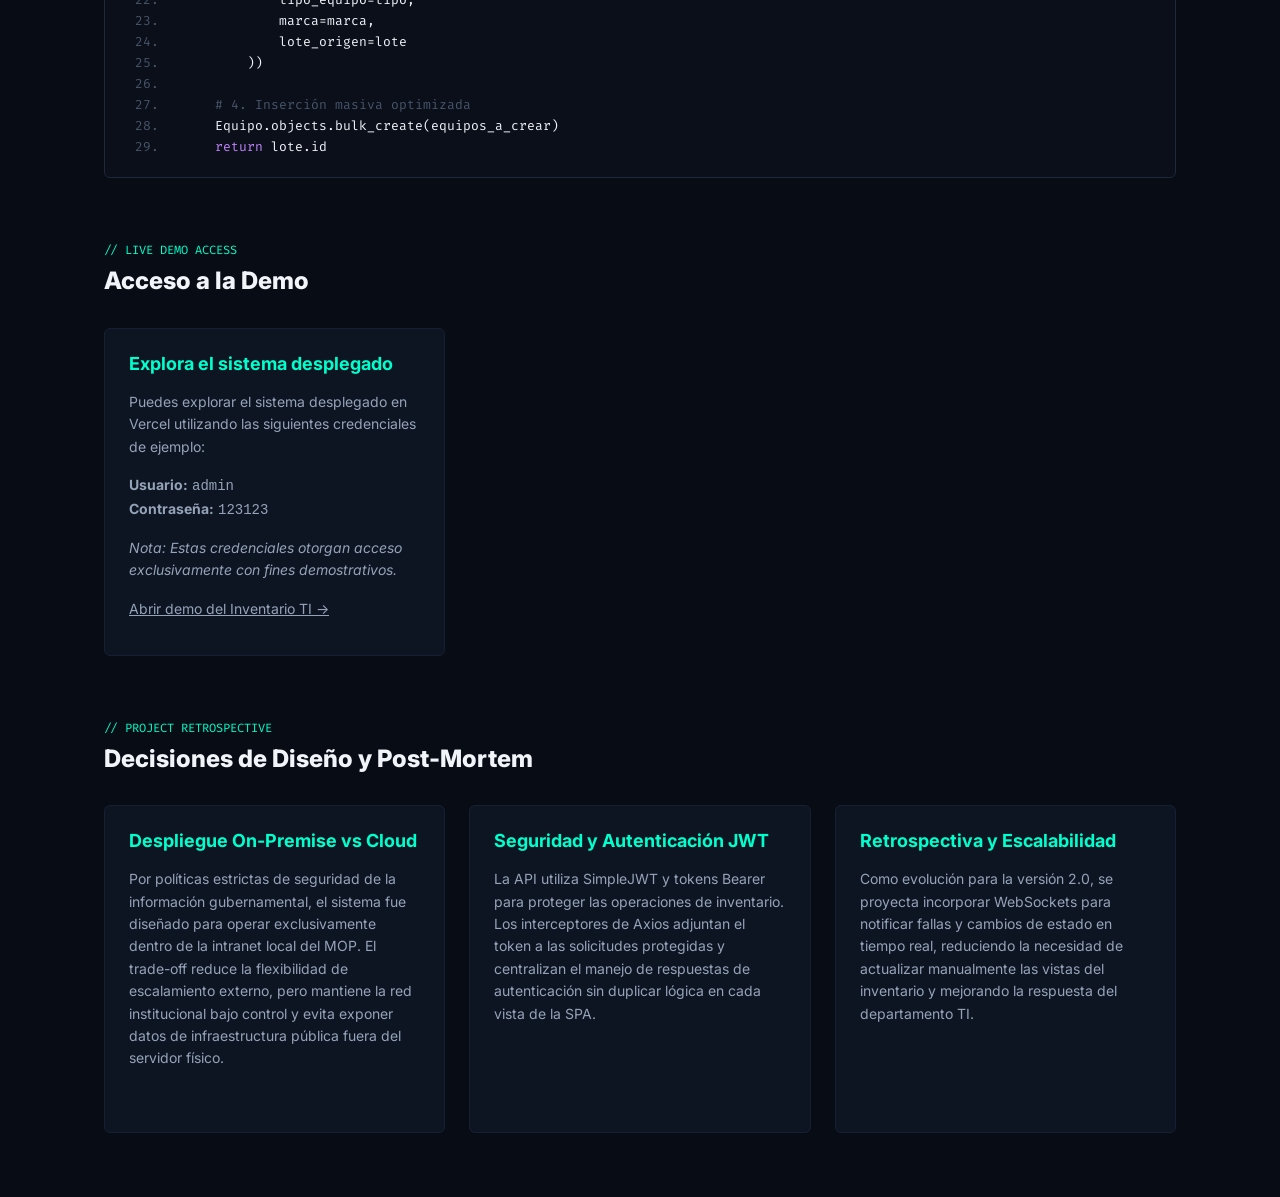
==== commit cfbc01b7: "feat: actualizar datos de contacto, enlaces de github, inventario y credenciales de demo" ====
--- a/case-study.html
+++ b/case-study.html
@@ -1,241 +1,204 @@
-<!DOCTYPE html>
+<!doctype html>
 <html lang="es">
 <head>
   <meta charset="UTF-8">
   <meta name="viewport" content="width=device-width, initial-scale=1.0">
-  <meta name="description" content="Caso de Estudio Técnico: Motor de Conciliación de Transacciones Asíncronas por Thomas Cortés.">
-  <meta name="theme-color" content="#0D1117">
-  <title>Caso de Estudio: Motor de Conciliación | Thomas Cortés</title>
-  <link rel="stylesheet" href="styles.css">
+  <meta name="description" content="Caso de estudio técnico del Sistema de Gestión de Inventario TI para el MOP Los Ríos.">
+  <meta name="theme-color" content="#080C14">
+  <title>Sistema de Gestión de Inventario TI — Caso de estudio</title>
   <link rel="preconnect" href="https://fonts.googleapis.com">
   <link rel="preconnect" href="https://fonts.gstatic.com" crossorigin>
-  <link href="https://fonts.googleapis.com/css2?family=Fira+Code:wght@400;500;600&family=Inter:wght@400;500;600;700&display=swap" rel="stylesheet">
+  <link href="https://fonts.googleapis.com/css2?family=Fira+Code:wght@400;500;700&family=Inter:wght@400;500;700;800&display=swap" rel="stylesheet">
+  <link rel="stylesheet" href="styles.css">
+  <link rel="stylesheet" href="case-study-fidelity.css">
 </head>
 <body>
-  <a href="#main-content" class="skip-link">Saltar al contenido principal</a>
-
-  <header class="site-header" role="banner">
-    <div class="container header-inner">
-      <a href="index.html" class="brand-logo" aria-label="Inicio">
-        <span class="brand-name">Thomas Cortés</span>
-        <span class="brand-tag">/ Full Stack</span>
+  <main class="case-study" id="main-content">
+    <header class="hero">
+      <a class="back-link" href="index.html#proyectos" aria-label="Volver a proyectos">
+        <span aria-hidden="true">&larr;</span>
+        Volver a Proyectos
       </a>
 
-      <nav class="nav-menu" role="navigation" aria-label="Navegación principal">
-        <ul class="nav-links">
-          <li><a href="index.html#sobre-mi" class="nav-item">Sobre mí</a></li>
-          <li><a href="index.html#proyectos" class="nav-item">Proyectos</a></li>
-          <li><a href="index.html#stack" class="nav-item">Stack</a></li>
-          <li><a href="index.html#contacto" class="nav-item">Contacto</a></li>
-        </ul>
-      </nav>
-
-      <div class="header-actions">
-        <a href="https://github.com" target="_blank" rel="noopener noreferrer" class="icon-link" aria-label="Perfil de GitHub">
-          <svg width="20" height="20" viewBox="0 0 24 24" fill="currentColor" aria-hidden="true">
-            <path fill-rule="evenodd" clip-rule="evenodd" d="M12 2C6.477 2 2 6.484 2 12.017c0 4.425 2.865 8.18 6.839 9.504.5.092.682-.217.682-.483 0-.237-.008-.868-.013-1.703-2.782.605-3.369-1.343-3.369-1.343-.454-1.158-1.11-1.466-1.11-1.466-.908-.62.069-.608.069-.608 1.003.07 1.53 1.032 1.53 1.032.892 1.53 2.341 1.088 2.91.832.092-.647.35-1.088.636-1.338-2.22-.253-4.555-1.113-4.555-4.951 0-1.093.39-1.988 1.029-2.688-.103-.253-.446-1.272.098-2.65 0 0 .84-.27 2.75 1.026A9.564 9.564 0 0112 6.844c.85.004 1.705.115 2.504.337 1.909-1.296 2.747-1.027 2.747-1.027.546 1.379.202 2.398.1 2.651.64.7 1.028 1.595 1.028 2.688 0 3.848-2.339 4.695-4.566 4.943.359.309.678.92.678 1.855 0 1.338-.012 2.419-.012 2.747 0 .268.18.58.688.482A10.019 10.019 0 0022 12.017C22 6.484 17.522 2 12 2z"/>
-          </svg>
-        </a>
-      </div>
-    </div>
-  </header>
-
-  <main id="main-content" class="case-study-main" role="main">
-    <div class="container">
-
-      <!-- Botón de regreso -->
-      <nav class="back-nav" aria-label="Navegación de retorno">
-        <a href="index.html#proyectos" class="back-link">
-          <span aria-hidden="true">&larr;</span> Volver a Proyectos
-        </a>
-      </nav>
-
-      <header class="case-study-header">
-        <h1 class="case-study-title">Motor de Conciliación de Transacciones Asíncronas</h1>
-        
-        <!-- Metadata Strip -->
-        <div class="metadata-strip" aria-label="Ficha técnica del proyecto">
-          <div class="meta-item">
-            <span class="meta-k">Rol:</span>
-            <span class="meta-v">System Architect &amp; Full Stack</span>
-          </div>
-          <div class="meta-separator" aria-hidden="true">&vert;</div>
-          <div class="meta-item">
-            <span class="meta-k">Duración:</span>
-            <span class="meta-v">4 meses</span>
-          </div>
-          <div class="meta-separator" aria-hidden="true">&vert;</div>
-          <div class="meta-item">
-            <span class="meta-k">Estado:</span>
-            <span class="meta-v text-green">Producción</span>
-          </div>
-          <div class="meta-separator" aria-hidden="true">&vert;</div>
-          <div class="meta-item">
-            <span class="meta-k">Repositorio:</span>
-            <span class="meta-v">GitHub (Privado/Demo disponible)</span>
-          </div>
-        </div>
-      </header>
-
-      <!-- Contexto & Análisis de Falla (2 Columnas) -->
-      <section class="section-case-study" aria-labelledby="context-heading">
-        <h2 id="context-heading" class="visually-hidden">Contexto y Análisis de Falla</h2>
-        <div class="case-two-cols">
-          
-          <div class="col-case">
-            <span class="code-comment">// EL REQUERIMIENTO</span>
-            <h3 class="col-case-title">Escalabilidad asíncrona sin bloqueos</h3>
-            <p class="col-case-text">
-              El sistema de la fintech requería conciliar un volumen constante de 10,000 transacciones por 
-              minuto contra múltiples APIs bancarias de terceros. No era viable bloquear hilos de base de 
-              datos en transacciones síncronas que dependieran de tiempos de respuesta externos variables.
-            </p>
-          </div>
-
-          <div class="col-case">
-            <span class="code-comment">// ANÁLISIS DE FALLA</span>
-            <h3 class="col-case-title">Deadlocks e ineficiencia por contención</h3>
-            <p class="col-case-text">
-              La implementación inicial utilizaba transacciones ACID síncronas, bloqueando filas en PostgreSQL. 
-              Ante fallos o picos de latencia en las APIs de terceros, la latencia p99 aumentaba por encima 
-              de los 4,000ms, agotando rápidamente la piscina de conexiones de la base de datos y produciendo 
-              fallos generales en cascada.
-            </p>
-          </div>
-
-        </div>
-      </section>
-
-      <!-- Planos de Arquitectura (Blueprint) -->
-      <section class="section-case-study" aria-labelledby="blueprint-heading">
-        <h2 id="blueprint-heading" class="section-heading-case">Planos de la Arquitectura de Sistemas</h2>
-        
-        <div class="blueprint-container" role="figure" aria-label="Diagrama de topología de arquitectura de microservicios">
-          <div class="blueprint-grid-overlay" aria-hidden="true"></div>
-          
-          <div class="blueprint-flow">
-            
-            <div class="bp-node">
-              <span class="bp-node-title">Web &amp; Mobile Clients</span>
-            </div>
-
-            <div class="bp-arrow" aria-hidden="true">&rarr;</div>
-
-            <div class="bp-node">
-              <span class="bp-node-title">API Gateway</span>
-              <span class="bp-node-sub">Rate Limiting &amp; Auth</span>
-            </div>
-
-            <div class="bp-arrow" aria-hidden="true">&rarr;</div>
-
-            <div class="bp-node bp-highlight">
-              <span class="bp-node-title">Worker Queue</span>
-              <span class="bp-node-sub">Redis / RabbitMQ</span>
-            </div>
-
-            <div class="bp-arrow" aria-hidden="true">&rarr;</div>
-
-            <div class="bp-node">
-              <span class="bp-node-title">Idempotent Processor</span>
-            </div>
-
-            <div class="bp-arrow" aria-hidden="true">&rarr;</div>
-
-            <div class="bp-node">
-              <span class="bp-node-title">PostgreSQL Cluster</span>
-            </div>
-
-          </div>
-
-          <p class="blueprint-caption">
-            Topología desacoplada: El cliente recibe respuesta en 12ms (HTTP 202 Accepted) mientras la cola 
-            y los workers asíncronos procesan las conciliaciones bancarias con reintentos controlados.
-          </p>
-        </div>
-      </section>
-
-      <!-- Bloque de Código de 20 Líneas (Implementación Real) -->
-      <section class="section-case-study" aria-labelledby="code-heading">
-        <h2 id="code-heading" class="section-heading-case">Implementación Técnica y Control de Idempotencia</h2>
-        
-        <div class="code-block-full" role="region" aria-label="Código fuente de conciliador de transacciones">
-          <div class="code-header">
-            <span class="code-file-name">TransactionReconciler.ts</span>
-            <span class="code-lang-tag">TypeScript (Strict)</span>
-          </div>
-          <pre><code><span class="code-line"><span class="line-num">01</span> <span class="kw">import</span> { <span class="tp">Transaction</span>, <span class="tp">OutboxStore</span> } <span class="kw">from</span> <span class="str">'./db'</span>;</span>
-<span class="code-line"><span class="line-num">02</span> <span class="kw">import</span> { <span class="tp">RedisClient</span> } <span class="kw">from</span> <span class="str">'./redis'</span>;</span>
-<span class="code-line"><span class="line-num">03</span> </span>
-<span class="code-line"><span class="line-num">04</span> <span class="kw">export class</span> <span class="tp">TransactionReconciler</span> {</span>
-<span class="code-line"><span class="line-num">05</span>   <span class="kw">constructor</span>(<span class="kw">private</span> db: <span class="tp">DBClient</span>, <span class="kw">private</span> cache: <span class="tp">RedisClient</span>) {}</span>
-<span class="code-line"><span class="line-num">06</span> </span>
-<span class="code-line"><span class="line-num">07</span>   <span class="kw">async</span> <span class="fn">processWithOutbox</span>(tx: <span class="tp">Transaction</span>): <span class="tp">Promise</span>&lt;<span class="kw">void</span>&gt; {</span>
-<span class="code-line"><span class="line-num">08</span>     <span class="kw">const</span> idempotencyKey = <span class="str">`tx:idemp:${tx.id}`</span>;</span>
-<span class="code-line"><span class="line-num">09</span>     </span>
-<span class="code-line"><span class="line-num">10</span>     <span class="code-comment">// Lock temporal en caché para evitar condiciones de carrera inmediatas</span></span>
-<span class="code-line"><span class="line-num">11</span>     <span class="kw">const</span> locked = <span class="kw">await</span> <span class="kw">this</span>.cache.<span class="fn">set</span>(idempotencyKey, <span class="str">'pending'</span>, <span class="str">'NX'</span>, <span class="str">'EX'</span>, <span class="num">10</span>);</span>
-<span class="code-line"><span class="line-num">12</span>     <span class="kw">if</span> (!locked) <span class="kw">throw new</span> <span class="tp">Error</span>(<span class="str">'Duplicate transaction in-flight'</span>);</span>
-<span class="code-line"><span class="line-num">13</span> </span>
-<span class="code-line"><span class="line-num">14</span>     <span class="kw">await</span> <span class="kw">this</span>.db.<span class="fn">transaction</span>(<span class="kw">async</span> (manager) =&gt; {</span>
-<span class="code-line"><span class="line-num">15</span>       <span class="code-comment">// Escribir en outbox para mantener consistencia eventual garantizada</span></span>
-<span class="code-line"><span class="line-num">16</span>       <span class="kw">await</span> manager.<span class="fn">save</span>(<span class="kw">new</span> <span class="tp">OutboxStore</span>(tx));</span>
-<span class="code-line"><span class="line-num">17</span>       <span class="kw">await</span> manager.<span class="fn">updateTransactionStatus</span>(tx.id, <span class="str">'processed'</span>);</span>
-<span class="code-line"><span class="line-num">18</span>     });</span>
-<span class="code-line"><span class="line-num">19</span>   }</span>
-<span class="code-line"><span class="line-num">20</span> }</span></code></pre>
-        </div>
-      </section>
-
-      <!-- Decisiones de Diseño & Post-Mortem (3 Tarjetas) -->
-      <section class="section-case-study" aria-labelledby="postmortem-heading">
-        <h2 id="postmortem-heading" class="section-heading-case">Decisiones de Diseño y Post-Mortem Técnico</h2>
-        
-        <div class="postmortem-grid">
-          
-          <article class="postmortem-card">
-            <h3 class="postmortem-title">Consistencia Eventual vs Latencia</h3>
-            <p class="postmortem-text">
-              Sacrificamos la consistencia inmediata a cambio de una alta disponibilidad extrema. El estado de 
-              conciliación se garantiza de manera eventual en menos de 2 segundos, reduciendo la latencia de 
-              respuesta al usuario a solo 12ms promedio.
-            </p>
-          </article>
-
-          <article class="postmortem-card">
-            <h3 class="postmortem-title">Seguridad y Defensa OWASP</h3>
-            <p class="postmortem-text">
-              Implementamos validación criptográfica estricta en el payload utilizando firmas HMAC SHA-256. 
-              Esto evita falsificaciones de lotes y garantiza que el origen de las transacciones procesadas 
-              provenga exclusivamente de endpoints autorizados.
-            </p>
-          </article>
-
-          <article class="postmortem-card">
-            <h3 class="postmortem-title">Retrospectiva Técnica</h3>
-            <p class="postmortem-text">
-              Si tuviera que refactorizar el sistema hoy, reemplazaría el polling actual de workers por un 
-              esquema de observabilidad con telemetría distribuida utilizando OpenTelemetry, mejorando el 
-              diagnóstico de cuellos de botella en APIs de terceros.
-            </p>
-          </article>
-
-        </div>
-      </section>
-
-    </div>
+      <div class="hero-copy">
+        <h1>Sistema de Gestión de Inventario TI</h1>
+        <p class="terminal-line">$ cat case_study_meta.json</p>
+      </div>
+
+      <dl class="metadata">
+        <div class="metadata-labels" aria-hidden="true">
+          <span>ROL</span>
+          <span>DURACIÓN</span>
+          <span>ENTORNO TARGET</span>
+          <span>DEMO</span>
+        </div>
+
+        <div class="metadata-values">
+          <div>
+            <dt>ROL</dt>
+            <dd>Full Stack Developer</dd>
+          </div>
+          <div>
+            <dt>DURACIÓN</dt>
+            <dd>3 meses</dd>
+          </div>
+          <div>
+            <dt>ENTORNO TARGET</dt>
+            <dd>Servidor Local (Intranet MOP)</dd>
+          </div>
+          <div>
+            <dt>DEMO</dt>
+            <dd class="mono">Vercel / Render</dd>
+          </div>
+        </div>
+      </dl>
+    </header>
+
+    <section class="context-grid" aria-label="Contexto y solución del proyecto">
+      <article>
+        <p class="eyebrow"><span aria-hidden="true">▮</span> El Requerimiento</p>
+        <h2>Trazabilidad de hardware sin pérdida de datos</h2>
+        <p>
+          El Ministerio de Obras Públicas necesitaba centralizar sus activos físicos de tecnologías de información y eliminar la dependencia de planillas Excel dispersas. La información fragmentada dificultaba conocer la ubicación, el responsable y el estado de cada equipo, además de debilitar la trazabilidad del ciclo de vida del hardware.
+        </p>
+      </article>
+
+      <article>
+        <p class="eyebrow"><span aria-hidden="true">▮</span> Análisis y Solución</p>
+        <h2>Arquitectura web desacoplada y normalización</h2>
+        <p>
+          La solución implementa una SPA con React y Vite conectada a una API REST en Django y DRF. La base de datos utiliza catálogos estrictos normalizados en tercera forma normal (3NF), importación transaccional desde Excel y generación automatizada de actas de entrega, traslado y baja.
+        </p>
+      </article>
+    </section>
+
+    <section class="architecture" aria-labelledby="architecture-title">
+      <p class="terminal-line">$ sys_architecture --graph</p>
+      <h2 id="architecture-title">Planos de la Arquitectura de Sistemas</h2>
+
+      <div class="architecture-flow">
+        <article class="architecture-node">
+          <p>CLIENT FRONTEND</p>
+          <h3>Cliente SPA (React + Vite)</h3>
+          <span>Red local del MOP</span>
+        </article>
+        <div class="connector" aria-hidden="true"></div>
+        <article class="architecture-node compact">
+          <p>GATEWAY SEC</p>
+          <h3>Auth Barrier</h3>
+          <span>Bearer Token JWT</span>
+        </article>
+        <div class="connector" aria-hidden="true"></div>
+        <article class="architecture-node">
+          <p>LOGIC ENGINE</p>
+          <h3>Backend REST (Django)</h3>
+          <span>Gunicorn On-Premise</span>
+        </article>
+        <div class="connector" aria-hidden="true"></div>
+        <article class="architecture-node data-node">
+          <p>DATA STORE</p>
+          <h3>Persistencia (PostgreSQL)</h3>
+          <span>Instancia local aislada</span>
+        </article>
+      </div>
+    </section>
+
+    <section class="code-section" aria-labelledby="code-title">
+      <p class="section-kicker">// EXCEL TRANSACTION ENGINE</p>
+      <h2 id="code-title">Importación Transaccional y Normalización</h2>
+      <p class="section-description">
+        Fragmento del motor de importación masiva. La operación se ejecuta dentro de una transacción, valida los registros contra catálogos maestros y usa inserción masiva para conservar la integridad del inventario y permitir rollback completo ante anomalías.
+      </p>
+
+      <div class="code-editor">
+        <div class="editor-header">
+          <div class="traffic-lights" aria-hidden="true"><span></span><span></span><span></span></div>
+          <span>import_engine.py</span>
+          <span aria-hidden="true"></span>
+        </div>
+        <div class="editor-body">
+          <ol class="code-lines" aria-label="Código Python del motor de importación">
+            <li><code><span class="decorator">@transaction.atomic</span></code></li>
+            <li><code><span class="keyword">def</span> <span class="function">procesar_lote_excel</span>(file_obj, usuario):</code></li>
+            <li><code>    <span class="comment"># 1. Crear registro de lote para trazabilidad y rollback</span></code></li>
+            <li><code>    lote = LoteImportacion.objects.create(usuario=usuario, archivo=file_obj.name)</code></li>
+            <li><code>&nbsp;</code></li>
+            <li><code>    workbook = openpyxl.load_workbook(file_obj)</code></li>
+            <li><code>    sheet = workbook.active</code></li>
+            <li><code>&nbsp;</code></li>
+            <li><code>    equipos_a_crear = []</code></li>
+            <li><code>&nbsp;</code></li>
+            <li><code>    <span class="keyword">for</span> row <span class="keyword">in</span> sheet.iter_rows(min_row=<span class="number">2</span>, values_only=<span class="constant">True</span>):</code></li>
+            <li><code>        <span class="keyword">if not</span> row[<span class="number">0</span>]: <span class="keyword">continue</span>  <span class="comment"># Saltar filas vacías</span></code></li>
+            <li><code>&nbsp;</code></li>
+            <li><code>        <span class="comment"># 2. Normalización estricta contra catálogos maestros (3NF)</span></code></li>
+            <li><code>        marca = Marca.objects.get_or_create(nombre=str(row[<span class="number">3</span>]).strip().upper())[<span class="number">0</span>]</code></li>
+            <li><code>        tipo = TipoEquipo.objects.get_or_create(nombre=str(row[<span class="number">2</span>]).strip().capitalize())[<span class="number">0</span>]</code></li>
+            <li><code>&nbsp;</code></li>
+            <li><code>        <span class="comment"># 3. Preparar instancia validada</span></code></li>
+            <li><code>        equipos_a_crear.append(Equipo(</code></li>
+            <li><code>            inventario=row[<span class="number">0</span>],</code></li>
+            <li><code>            serie=row[<span class="number">1</span>],</code></li>
+            <li><code>            tipo_equipo=tipo,</code></li>
+            <li><code>            marca=marca,</code></li>
+            <li><code>            lote_origen=lote</code></li>
+            <li><code>        ))</code></li>
+            <li><code>&nbsp;</code></li>
+            <li><code>    <span class="comment"># 4. Inserción masiva optimizada</span></code></li>
+            <li><code>    Equipo.objects.bulk_create(equipos_a_crear)</code></li>
+            <li><code>    <span class="keyword">return</span> lote.id</code></li>
+          </ol>
+        </div>
+      </div>
+    </section>
+
+    <section class="decisions" aria-labelledby="demo-title">
+      <p class="section-kicker">// LIVE DEMO ACCESS</p>
+      <h2 id="demo-title">Acceso a la Demo</h2>
+      <div class="decision-grid">
+        <article>
+          <h3>Explora el sistema desplegado</h3>
+          <p>
+            Puedes explorar el sistema desplegado en Vercel utilizando las siguientes credenciales de ejemplo:
+          </p>
+          <p>
+            <strong>Usuario:</strong> <code>admin</code><br>
+            <strong>Contraseña:</strong> <code>123123</code>
+          </p>
+          <p>
+            <em>Nota: Estas credenciales otorgan acceso exclusivamente con fines demostrativos.</em>
+          </p>
+          <p>
+            <a href="https://inventario-mop.vercel.app/" target="_blank" rel="noopener noreferrer">Abrir demo del Inventario TI &rarr;</a>
+          </p>
+        </article>
+      </div>
+    </section>
+
+    <section class="decisions" aria-labelledby="decisions-title">
+      <p class="section-kicker">// PROJECT RETROSPECTIVE</p>
+      <h2 id="decisions-title">Decisiones de Diseño y Post-Mortem</h2>
+      <div class="decision-grid">
+        <article>
+          <h3>Despliegue On-Premise vs Cloud</h3>
+          <p>
+            Por políticas estrictas de seguridad de la información gubernamental, el sistema fue diseñado para operar exclusivamente dentro de la intranet local del MOP. El trade-off reduce la flexibilidad de escalamiento externo, pero mantiene la red institucional bajo control y evita exponer datos de infraestructura pública fuera del servidor físico.
+          </p>
+        </article>
+        <article>
+          <h3>Seguridad y Autenticación JWT</h3>
+          <p>
+            La API utiliza SimpleJWT y tokens Bearer para proteger las operaciones de inventario. Los interceptores de Axios adjuntan el token a las solicitudes protegidas y centralizan el manejo de respuestas de autenticación sin duplicar lógica en cada vista de la SPA.
+          </p>
+        </article>
+        <article>
+          <h3>Retrospectiva y Escalabilidad</h3>
+          <p>
+            Como evolución para la versión 2.0, se proyecta incorporar WebSockets para notificar fallas y cambios de estado en tiempo real, reduciendo la necesidad de actualizar manualmente las vistas del inventario y mejorando la respuesta del departamento TI.
+          </p>
+        </article>
+      </div>
+    </section>
   </main>
-
-  <footer class="site-footer" role="contentinfo">
-    <div class="container footer-inner">
-      <p class="footer-copy">Thomas Cortés &copy; 2026 &middot; Hecho con precisión técnica</p>
-      <div class="footer-links">
-        <a href="mailto:t.cortes@example.com" class="footer-link">t.cortes@example.com</a>
-        <a href="https://github.com" target="_blank" rel="noopener noreferrer" class="footer-link">GitHub</a>
-        <a href="https://linkedin.com" target="_blank" rel="noopener noreferrer" class="footer-link">LinkedIn</a>
-      </div>
-    </div>
-  </footer>
-
-  <script src="app.js"></script>
 </body>
-</html>+</html>
--- a/case-study-fidelity.css
+++ b/case-study-fidelity.css
@@ -0,0 +1,196 @@
+:root {
+  color-scheme: dark;
+  --page: #080c14;
+  --surface: #0e1522;
+  --surface-deep: #0a0f1a;
+  --surface-header: #0a0e18;
+  --border: #1e293b;
+  --border-soft: #172033;
+  --text: #f1f5f9;
+  --muted: #94a3b8;
+  --subtle: #475569;
+  --accent: #00ffcc;
+  --purple: #c084fc;
+  --blue: #60a5fa;
+  --yellow: #fbbf24;
+}
+
+* { box-sizing: border-box; }
+html { background: var(--page); scroll-behavior: smooth; }
+body {
+  margin: 0;
+  min-width: 320px;
+  background: var(--page);
+  color: var(--text);
+  font-family: "Inter", ui-sans-serif, system-ui, sans-serif;
+  -webkit-font-smoothing: antialiased;
+}
+a { color: inherit; }
+h1, h2, h3, p, dl, dd { margin: 0; }
+
+.case-study {
+  width: min(100%, 1200px);
+  min-height: 100vh;
+  margin: 0 auto;
+  padding: 64px;
+  overflow: hidden;
+}
+.hero { display: flex; flex-direction: column; gap: 24px; }
+.back-link, .terminal-line, .section-kicker, .eyebrow, .metadata,
+.architecture-node p, .architecture-node span, .editor-header, .code-lines {
+  font-family: "Fira Code", ui-monospace, monospace;
+}
+.back-link {
+  align-self: flex-start;
+  color: var(--accent);
+  font-size: 14px;
+  font-weight: 500;
+  text-decoration: none;
+  transition: opacity 160ms ease;
+}
+.back-link:hover, .back-link:focus-visible { opacity: 0.72; }
+.hero-copy { display: grid; gap: 2px; }
+.case-study h1 {
+  font-size: 40px;
+  line-height: 1.2;
+  font-weight: 800;
+  letter-spacing: -0.025em;
+}
+.terminal-line { color: var(--muted); font-size: 14px; line-height: 1.45; }
+.metadata {
+  overflow: hidden;
+  border: 1px solid var(--border);
+  border-radius: 6px;
+  background: var(--surface);
+}
+.metadata-labels, .metadata-values {
+  display: grid;
+  grid-template-columns: repeat(4, 1fr);
+}
+.metadata-labels { min-height: 34px; background: var(--surface-header); }
+.metadata-labels span {
+  padding: 10px 16px;
+  color: var(--accent);
+  font-size: 11px;
+  line-height: 14px;
+  font-weight: 700;
+}
+.metadata-values > div { min-width: 0; padding: 14px 16px; }
+.metadata-values dt { display: none; }
+.metadata-values dd { color: var(--text); font-family: "Inter", sans-serif; font-size: 14px; line-height: 1.25; }
+.metadata-values dd.mono { font-family: "Fira Code", monospace; font-size: 13px; }
+.context-grid {
+  display: grid;
+  grid-template-columns: repeat(2, minmax(0, 1fr));
+  gap: 48px;
+  margin-top: 64px;
+}
+.eyebrow {
+  display: flex;
+  gap: 8px;
+  color: var(--accent);
+  font-size: 12px;
+  line-height: 16px;
+  font-weight: 700;
+  letter-spacing: 0.125em;
+}
+.eyebrow span { font-size: 10px; }
+.context-grid h2 { margin-top: 16px; font-size: 20px; line-height: 1.2; }
+.context-grid article > p:last-child, .section-description, .decision-grid p { color: var(--muted); }
+.context-grid article > p:last-child { margin-top: 16px; font-size: 15px; line-height: 1.6; }
+.architecture {
+  margin-top: 64px;
+  padding: 24px;
+  border: 1px solid var(--border);
+  border-radius: 6px;
+  background: var(--surface-deep);
+}
+.architecture h2 { margin-top: 28px; font-size: 22px; line-height: 1.25; font-weight: 800; }
+.architecture-flow {
+  display: grid;
+  grid-template-columns: 220px 56px 220px 56px 220px 56px 220px;
+  align-items: center;
+  justify-content: center;
+  margin-top: 28px;
+}
+.architecture-node { min-height: 130px; padding: 18px; border: 1px solid var(--border); border-radius: 6px; background: var(--surface); }
+.architecture-node.compact { min-height: 98px; }
+.architecture-node.data-node { min-height: 116px; }
+.architecture-node p { color: var(--accent); font-size: 11px; line-height: 14px; }
+.architecture-node h3 { margin-top: 8px; font-size: 15px; line-height: 1.2; }
+.architecture-node span { display: block; margin-top: 8px; color: var(--muted); font-size: 11px; line-height: 1.3; }
+.connector { position: relative; height: 1px; background: var(--subtle); }
+.connector::after {
+  content: "";
+  position: absolute;
+  top: 50%;
+  right: 0;
+  width: 7px;
+  height: 7px;
+  border-top: 1px solid var(--subtle);
+  border-right: 1px solid var(--subtle);
+  transform: translateY(-50%) rotate(45deg);
+}
+.code-section, .decisions { margin-top: 64px; }
+.section-kicker { color: var(--accent); font-size: 12px; line-height: 16px; }
+.code-section > h2, .decisions > h2 { margin-top: 8px; font-size: 24px; line-height: 1.22; font-weight: 800; }
+.section-description { margin-top: 8px; font-size: 15px; line-height: 1.6; }
+.code-editor { margin-top: 24px; overflow: hidden; border: 1px solid var(--border); border-radius: 6px; background: var(--surface-deep); }
+.editor-header {
+  display: grid;
+  grid-template-columns: 1fr auto 1fr;
+  align-items: center;
+  min-height: 40px;
+  padding: 0 14px;
+  border-bottom: 1px solid var(--border);
+  background: var(--surface-header);
+  color: var(--muted);
+  font-size: 12px;
+}
+.traffic-lights { display: flex; gap: 7px; }
+.traffic-lights span { width: 9px; height: 9px; border-radius: 50%; background: #ef4444; }
+.traffic-lights span:nth-child(2) { background: #f59e0b; }
+.traffic-lights span:nth-child(3) { background: #10b981; }
+.editor-body { overflow-x: auto; padding: 20px 0; }
+.code-lines { min-width: 920px; margin: 0; padding: 0 22px 0 62px; color: var(--subtle); font-size: 13px; line-height: 21px; }
+.code-lines li { padding-left: 16px; }
+.code-lines code { display: block; color: var(--text); white-space: pre; font: inherit; }
+.decorator, .keyword { color: var(--purple); }
+.function { color: var(--blue); }
+.comment { color: var(--subtle); }
+.number, .constant { color: var(--yellow); }
+.decision-grid { display: grid; grid-template-columns: repeat(3, minmax(0, 1fr)); gap: 24px; margin-top: 32px; }
+.decision-grid article { min-height: 328px; padding: 24px; border: 1px solid var(--border-soft); border-radius: 6px; background: var(--surface); }
+.decision-grid h3 { color: var(--accent); font-size: 18px; line-height: 1.25; }
+.decision-grid p { margin-top: 16px; font-size: 14px; line-height: 1.6; }
+
+@media (max-width: 1050px) {
+  .case-study { padding: 48px 32px; }
+  .architecture-flow { grid-template-columns: minmax(160px, 1fr) 32px minmax(160px, 1fr) 32px minmax(160px, 1fr) 32px minmax(160px, 1fr); }
+}
+@media (max-width: 760px) {
+  .case-study { padding: 32px 20px 48px; }
+  .case-study h1 { font-size: clamp(30px, 9vw, 40px); }
+  .metadata-labels { display: none; }
+  .metadata-values { grid-template-columns: 1fr 1fr; }
+  .metadata-values > div { border-bottom: 1px solid var(--border); }
+  .metadata-values > div:nth-last-child(-n + 2) { border-bottom: 0; }
+  .metadata-values dt { display: block; margin-bottom: 7px; color: var(--accent); font-size: 10px; font-weight: 700; }
+  .context-grid, .decision-grid { grid-template-columns: 1fr; }
+  .context-grid { gap: 40px; }
+  .architecture-flow { grid-template-columns: 1fr; }
+  .architecture-node, .architecture-node.compact, .architecture-node.data-node { min-height: auto; }
+  .connector { width: 1px; height: 28px; margin: 0 auto; }
+  .connector::after { top: auto; right: 50%; bottom: 0; transform: translateX(50%) rotate(135deg); }
+  .decision-grid article { min-height: 0; }
+}
+@media (max-width: 460px) {
+  .metadata-values { grid-template-columns: 1fr; }
+  .metadata-values > div:nth-last-child(-n + 2) { border-bottom: 1px solid var(--border); }
+  .metadata-values > div:last-child { border-bottom: 0; }
+  .architecture { padding: 20px; }
+}
+@media (prefers-reduced-motion: reduce) {
+  html { scroll-behavior: auto; }
+  *, *::before, *::after { animation-duration: 0.01ms !important; transition-duration: 0.01ms !important; }
+}
